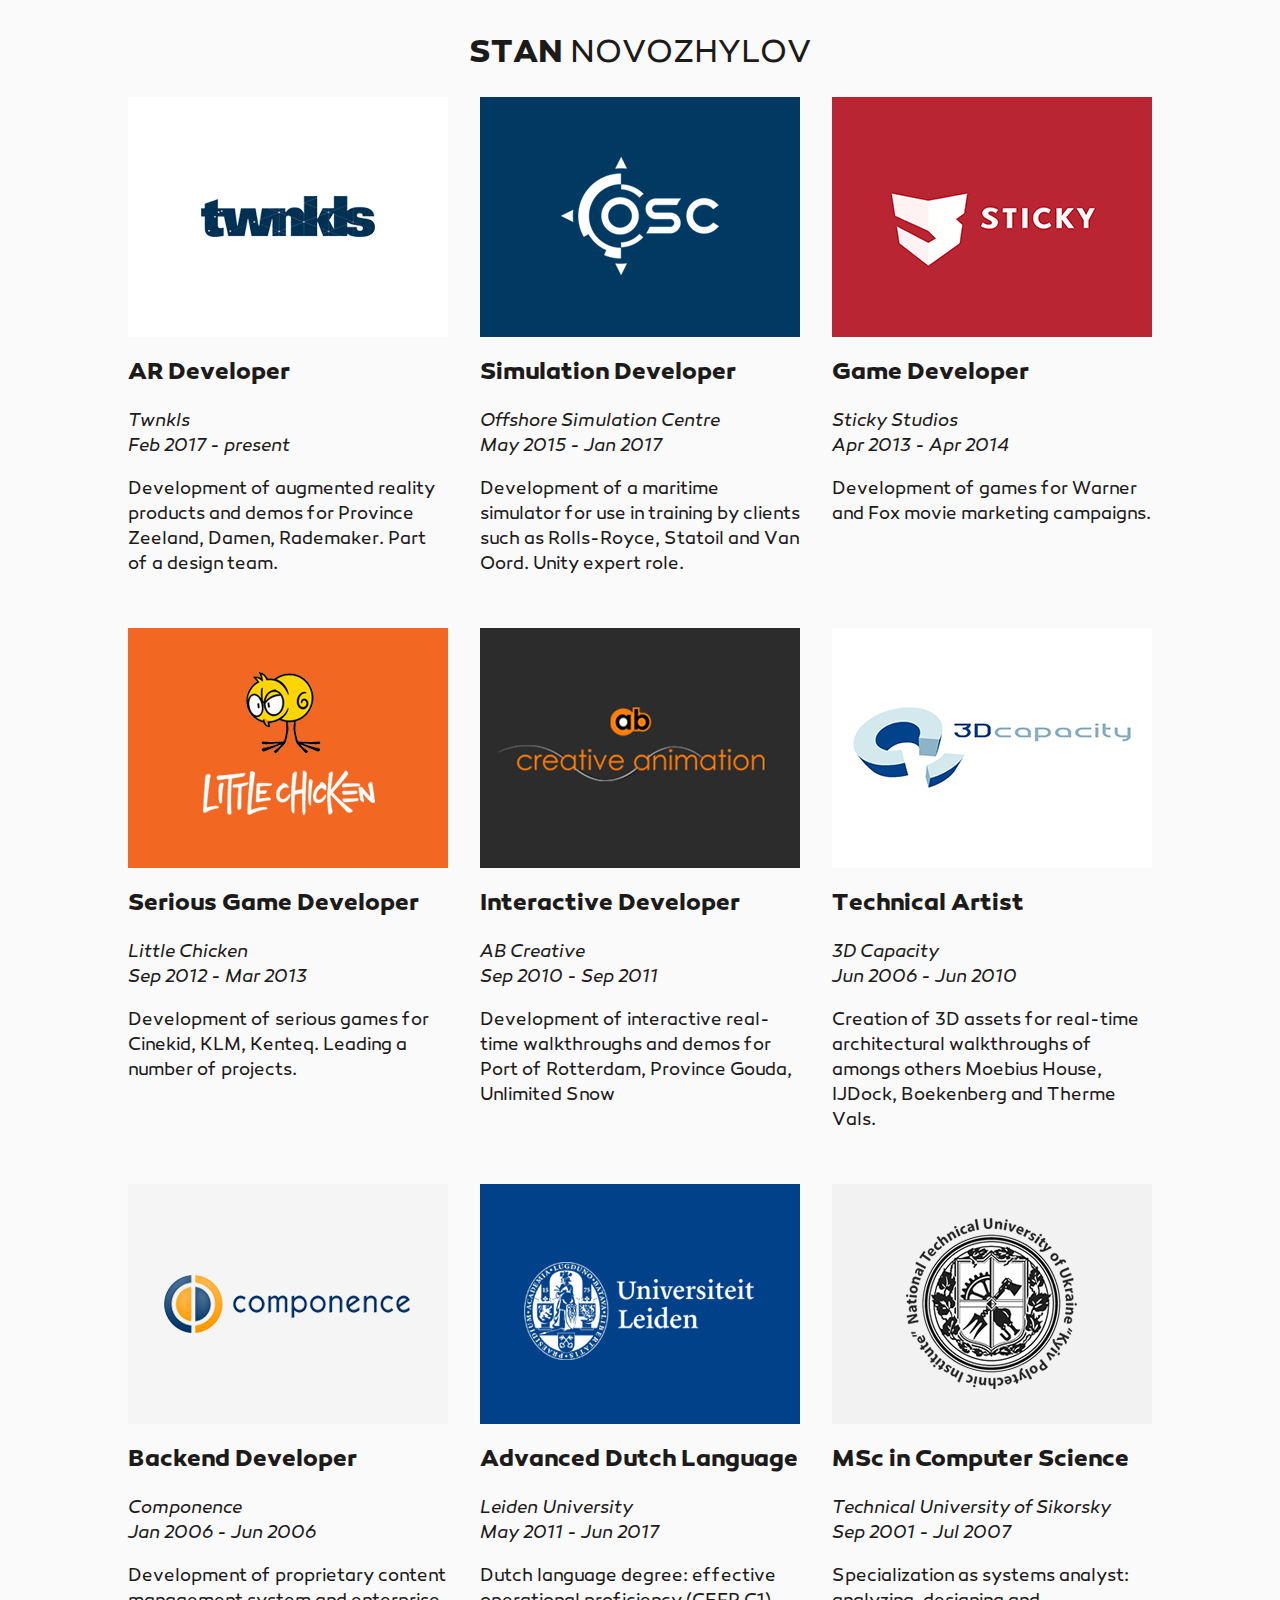
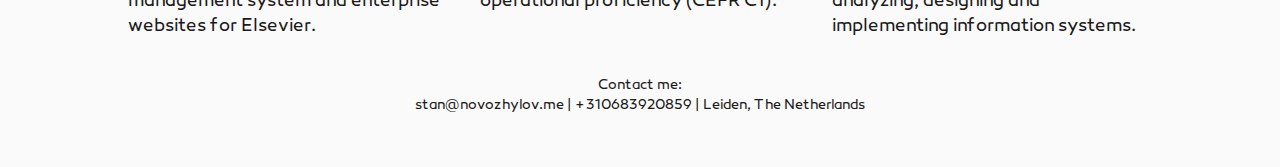
==== experience.html @ fbd2cd4d "Experience page" ====
<html>
<head>
  <title>Stan Novozhylov - Experience</title>
  <link rel="stylesheet" type="text/css" href="theme.css">
</head>
<body>
  <h1 id="nonselectable"><b>STAN</b> NOVOZHYLOV</h1>
  <div class="container">
    <div>
      <img src="companies/twnkls.png" draggable="false"/>
      <h2>AR Developer</h2>
      <h3>Twnkls</br>Feb 2017 - present</h3>
      <p>Development of augmented reality products and demos for Province Zeeland, Damen, Rademaker. Part of a design team.</p>
    </div>
    <div>
      <img src="companies/osc.png" draggable="false"/>
      <h2>Simulation Developer</h2>
      <h3>Offshore Simulation Centre</br>May 2015 - Jan 2017</h3>
      <p>Development of a maritime simulator for use in training by clients such as Rolls-Royce, Statoil and Van Oord. Unity expert role.</p>
    </div>
    <div>
      <img src="companies/sticky_studios.png" draggable="false"/>
      <h2>Game Developer</h2>
      <h3>Sticky Studios</br>Apr 2013 - Apr 2014</h3>
      <p>Development of games for Warner and Fox movie marketing campaigns.</p>
    </div>
    <div>
      <img src="companies/little_chicken.png" draggable="false"/>
      <h2>Serious Game Developer</h2>
      <h3>Little Chicken</br>Sep 2012 - Mar 2013</h3>
      <p>Development of serious games for Cinekid, KLM, Kenteq. Leading a number of projects.</p>
    </div>
    <div>
      <img src="companies/abcreative.png" draggable="false"/>
      <h2>Interactive Developer</h2>
      <h3>AB Creative</br>Sep 2010 - Sep 2011</h3>
      <p>Development of interactive real-time walkthroughs and demos for Port of Rotterdam, Province Gouda, Unlimited Snow</p>
    </div>
    <div>
      <img src="companies/3dcapacity.png" draggable="false"/>
      <h2>Technical Artist</h2>
      <h3>3D Capacity</br>Jun 2006 - Jun 2010</h3>
      <p>Creation of 3D assets for real-time architectural walkthroughs of amongs others Moebius House, IJDock, Boekenberg and Therme Vals.</p>
    </div>
    <div>
      <img src="companies/componence.png" draggable="false"/>
      <h2>Backend Developer</h2>
      <h3>Componence</br>Jan 2006 - Jun 2006</h3>
      <p>Development of proprietary content management system and enterprise websites for Elsevier.</p>
    </div>
    <div>
      <img src="companies/leiden_university.png" draggable="false"/>
      <h2>Advanced Dutch Language</h2>
      <h3>Leiden University</br>May 2011 - Jun 2017</h3>
      <p>Dutch language degree: effective operational proficiency (CEFR C1).</p>
    </div>
    <div>
      <img src="companies/kpi.png" draggable="false"/>
      <h2>MSc in Computer Science</h2>
      <h3>Technical University of Sikorsky</br>Sep 2001 - Jul 2007</h3>
      <p>Specialization as systems analyst: analyzing, designing and implementing information systems.</p>
    </div>
  </div>
  <h4 id="cryptocontact" user="stan" domain="novozhylov" extension="me" code="+31" operator="068" number="3920859" city="Leiden, The Netherlands">Contact me:</br></h4>
</body>
</html>
---- theme.css ----
body
{
  padding: 16px;
  margin: 16px;
  border: 0px;
  background-color: #fafafa;
  color: #1d1b1a;
  font-family: Canaro;
}
h1
{
  font-size: 32px;
  font-style: normal;
  font-weight: normal;
  text-align: center;
}
h2
{
  font-size: 24px;
  font-style: normal;
  font-weight: bold;
  text-align: left;
}
h3
{
  font-size: 18px;
  font-style: italic;
  font-weight: normal;
  text-align: left;
}
h4
{
  font-size: 14px;
  font-style: normal;
  font-weight: normal;
  text-align: center;
}
p
{
  font-size: 18px;
  font-style: normal;
  font-weight: normal;
  text-align: left;
}
.container
{
  display: grid;
  grid-template-columns: repeat(auto-fit, 320px);
  gap: 32px;
  justify-content: center;
}
#nonselectable
{
  -webkit-user-select: none;
  -khtml-user-select: none;
  -ms-user-select: none;
  -moz-user-select: none;
  -o-user-select: none;
  user-select: none;
}
#cryptocontact:after
{
  content: attr(user) "@" attr(domain) "." attr(extension) " | " attr(code) attr(operator) attr(number) " | " attr(city);
}
@font-face
{
  font-family: Canaro;
  src: url(fonts/canaro_book.ttf);
  font-weight: normal;
  font-style: normal;
}
@font-face
{
  font-family: Canaro;
  src: url(fonts/canaro_book_italic.ttf);
  font-weight: normal;
  font-style: italic;
}
@font-face
{
  font-family: Canaro;
  src: url(fonts/canaro_bold.ttf);
  font-weight: bold;
  font-style: normal;
}
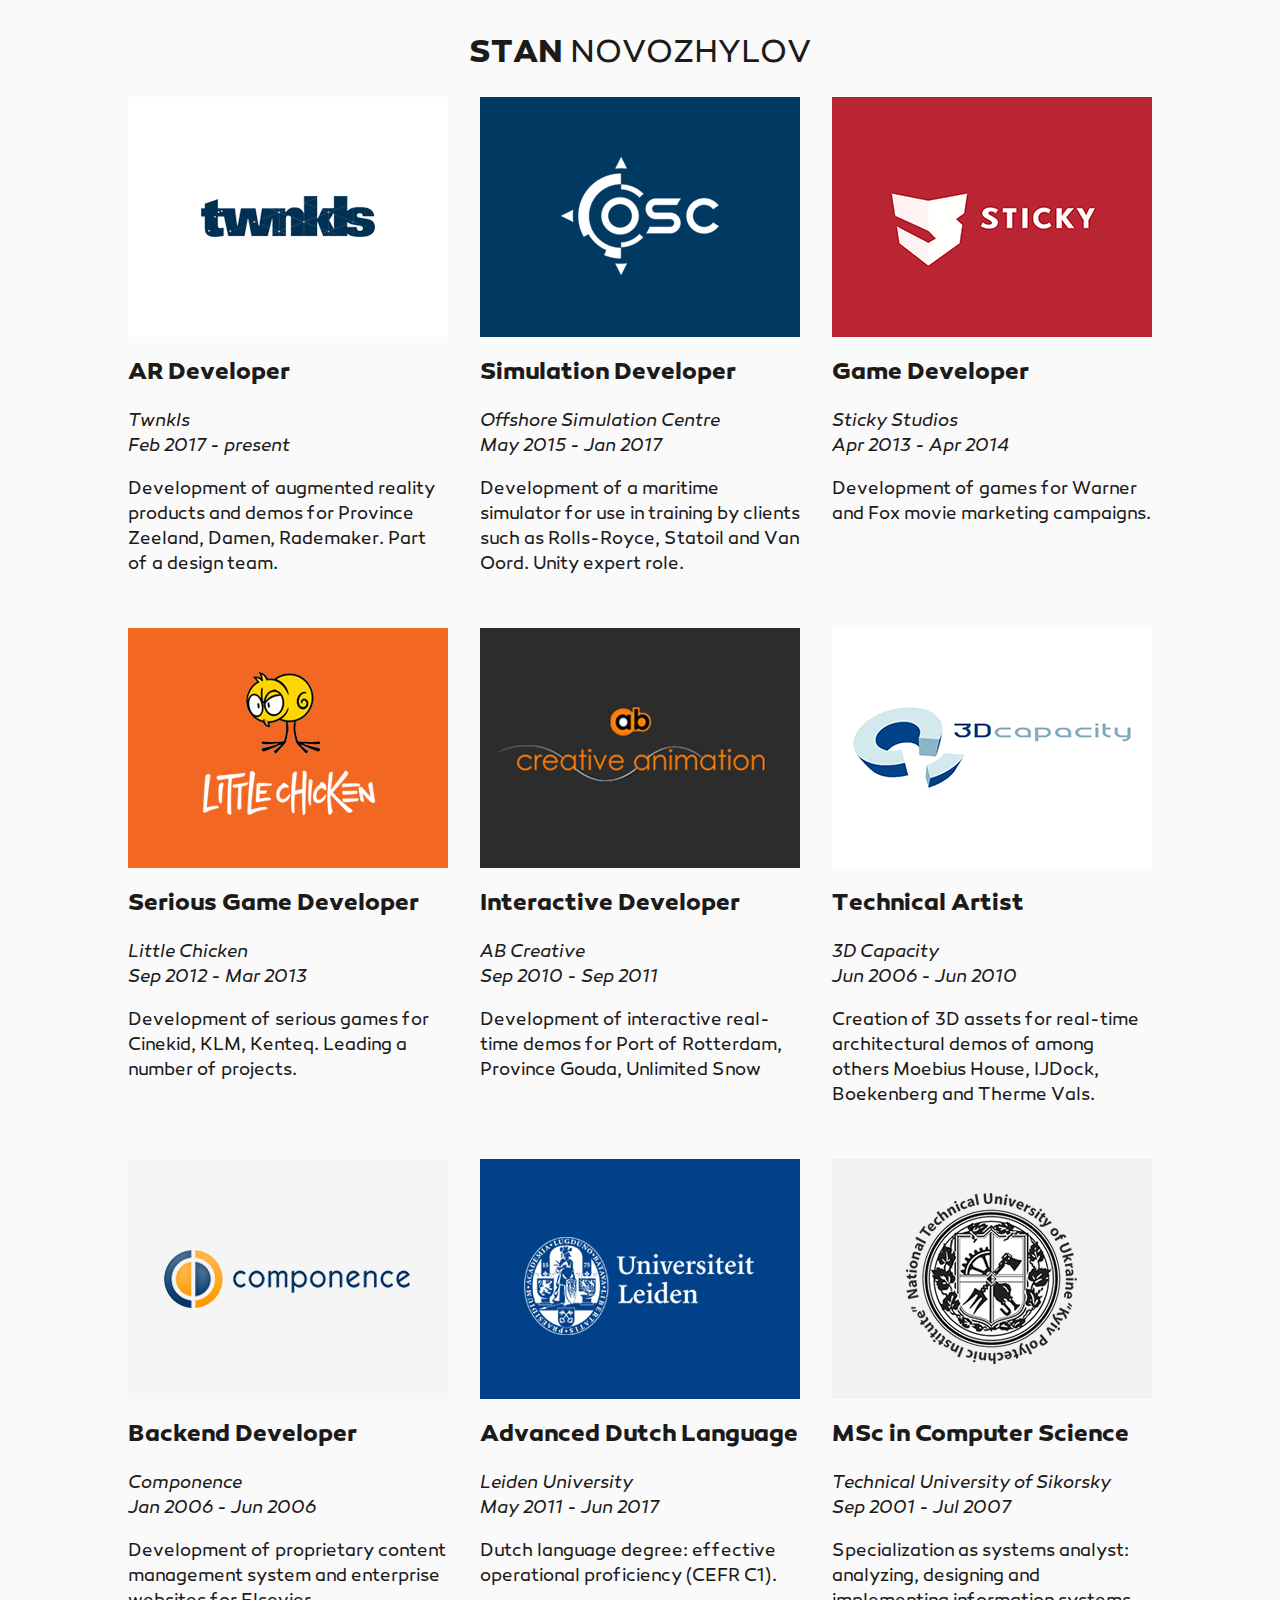
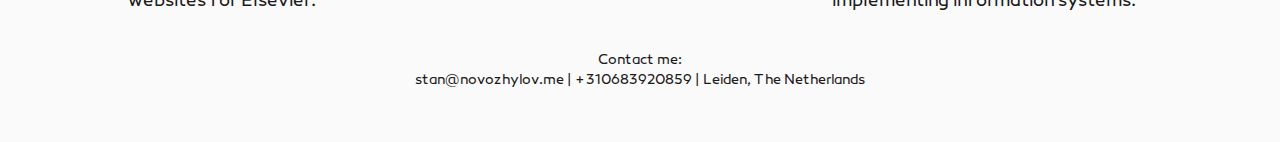
==== commit 93f0445b: "Text edit" ====
--- a/experience.html
+++ b/experience.html
@@ -34,13 +34,13 @@
       <img src="companies/abcreative.png" draggable="false"/>
       <h2>Interactive Developer</h2>
       <h3>AB Creative</br>Sep 2010 - Sep 2011</h3>
-      <p>Development of interactive real-time walkthroughs and demos for Port of Rotterdam, Province Gouda, Unlimited Snow</p>
+      <p>Development of interactive real-time demos for Port of Rotterdam, Province Gouda, Unlimited Snow</p>
     </div>
     <div>
       <img src="companies/3dcapacity.png" draggable="false"/>
       <h2>Technical Artist</h2>
       <h3>3D Capacity</br>Jun 2006 - Jun 2010</h3>
-      <p>Creation of 3D assets for real-time architectural walkthroughs of amongs others Moebius House, IJDock, Boekenberg and Therme Vals.</p>
+      <p>Creation of 3D assets for real-time architectural demos of among others Moebius House, IJDock, Boekenberg and Therme Vals.</p>
     </div>
     <div>
       <img src="companies/componence.png" draggable="false"/>
--- a/theme.css
+++ b/theme.css
@@ -1,7 +1,7 @@
 body
 {
-  padding: 16px;
-  margin: 16px;
+  padding: 1em;
+  margin: 1em;
   border: 0px;
   background-color: #fafafa;
   color: #1d1b1a;
@@ -9,35 +9,35 @@
 }
 h1
 {
-  font-size: 32px;
+  font-size: 2em;
   font-style: normal;
   font-weight: normal;
   text-align: center;
 }
 h2
 {
-  font-size: 24px;
+  font-size: 1.5em;
   font-style: normal;
   font-weight: bold;
   text-align: left;
 }
 h3
 {
-  font-size: 18px;
+  font-size: 1.125em;
   font-style: italic;
   font-weight: normal;
   text-align: left;
 }
 h4
 {
-  font-size: 14px;
+  font-size: 0.875em;
   font-style: normal;
   font-weight: normal;
   text-align: center;
 }
 p
 {
-  font-size: 18px;
+  font-size: 1.125em;
   font-style: normal;
   font-weight: normal;
   text-align: left;
@@ -45,8 +45,8 @@
 .container
 {
   display: grid;
-  grid-template-columns: repeat(auto-fit, 320px);
-  gap: 32px;
+  grid-template-columns: repeat(auto-fit, 20em);
+  gap: 2em;
   justify-content: center;
 }
 #nonselectable
